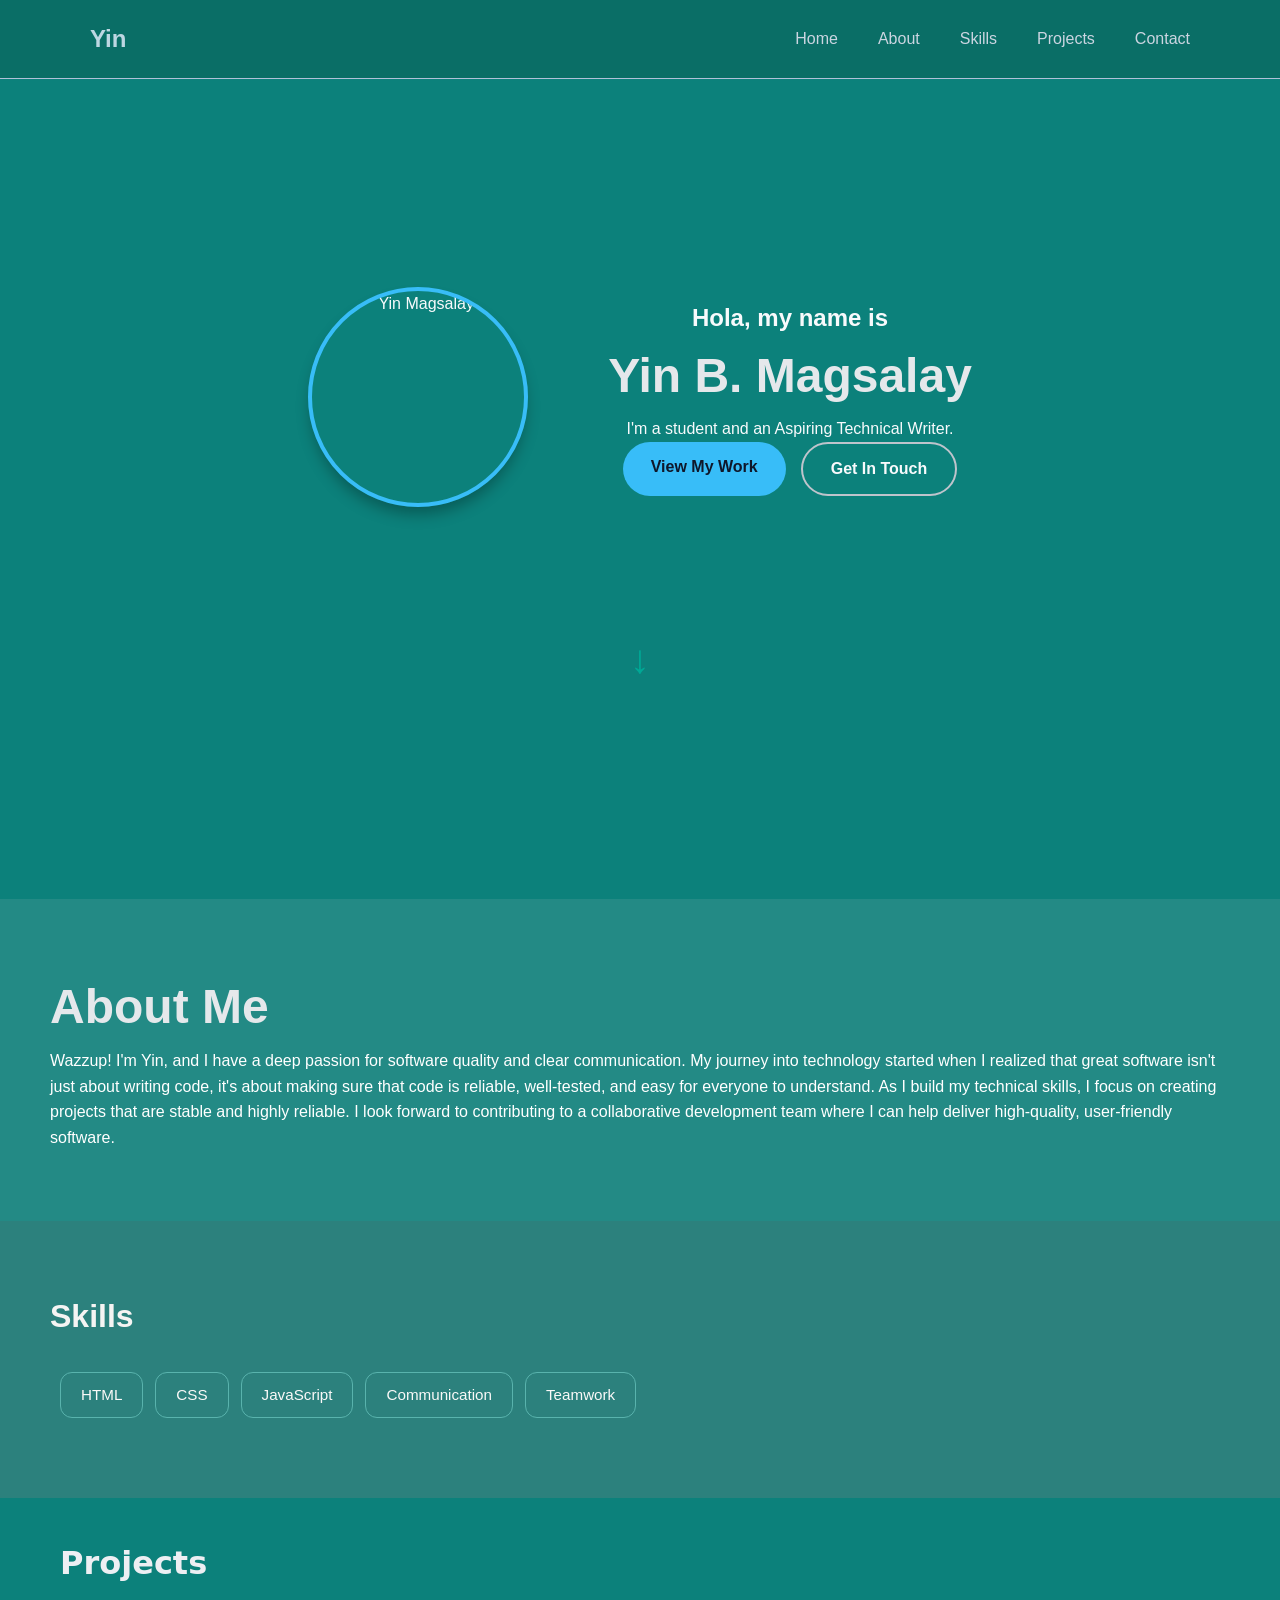
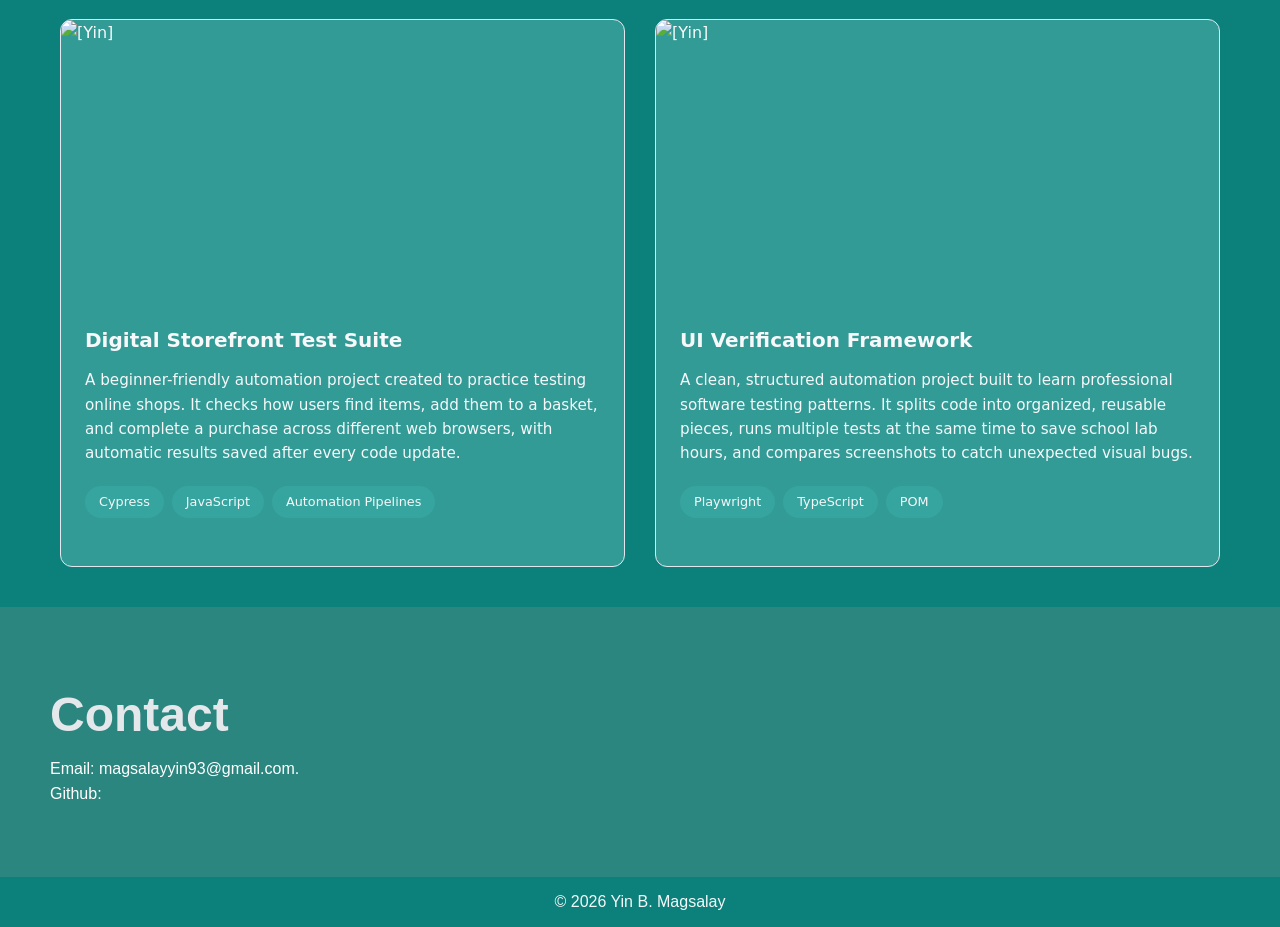
==== index.html @ 34a00da2 "Add files via upload" ====
<!DOCTYPE html>
<html lang="en">
<head>
    <meta charset="UTF-8">
    <meta name="viewport" content="width=device-width, initial-scale=1.0">
    <title>Yin Magsalay | Portfolio</title>
    <link rel="stylesheet" href="style.css">
</head>
<body id="top">

    <header class="hero">
        <nav class="nav container">
            <div class="logo" href="#">Yin</div>
            <ul class="links">
                <a href="#home">Home</a>
                <a href="#about">About</a>
                <a href="#skills">Skills</a>
                <a href="#projects">Projects</a>
                <a href="#contact">Contact</a>  
            </div>             
        </nav>
    </header>

    <main class="hero-content container">
        
        <section id="about" class="about-section">
            <div class="container">
                <img src="yinpic.jfif" alt="Yin Magsalay">
            <div class="container"></div>
        
            <div class="About">
              <h1>Hola, my name is </h1>
                <h2>Yin B. Magsalay</h2>
                <p>I'm a student and an Aspiring Technical Writer.</p>
                
                <div class="cta-buttons">
                    <a href="#projects" class="btn btn-primary">View My Work</a>
                    <a href="#contact" class="btn btn-secondary">Get In Touch</a>
                </div>
            </div>
        </section>
            <div class="scroll-down">
                <a href="#about" aria-label="Scroll-down">
                  <div class="arrow-container">
                    <div class="bouncing-arrow">&#8595;</div>
                </a>
                    </div>
                </div>
            </a>
        </div>
    </main>
        <!--===== Main Navigation =====-->
        <main>
            <section id="About-Me" class="section-container">
        <div class="about-main">
            <section class="bio-card">
                <h2>About Me</h2>
                <p>Wazzup! I'm Yin, and I have a deep passion for software quality and clear communication. My journey into technology started when I realized that great software isn't just about writing code, it's about making sure that code is reliable, well-tested, and easy for everyone to understand.
                    As I build my technical skills, I focus on creating projects that are stable and highly reliable. I look forward to contributing to a collaborative development team where I can help deliver high-quality, user-friendly software.
                </p>
        <div>
            </section>
        </main>

        <section class="skills-section">
         <h2 class="skills-title">Skills</h2>
     <ul class="skills-list">
          <li class="skill-tag">HTML</li>
        <li class="skill-tag">CSS</li>
        <li class="skill-tag">JavaScript</li>
        <li class="skill-tag">Communication</li>
        <li class="skill-tag">Teamwork</li>
     </ul>
    </section>
    <section class="projects">
  <h2 class="section-title">Projects</h2>
  
  <div class="projects-grid">
    
    <article class="project-card">
      <div class="image-wrapper">
        <img src="pic1.jfif" alt="[Yin]">
      </div>
      <div class="project-content">
        <h3>Digital Storefront Test Suite</h3>
        <p>A beginner-friendly automation project created to practice testing online shops. It checks how users find items, add them to a basket, and complete a purchase across different web browsers, with automatic results saved after every code update.</p>
        <div class="tags">
          <span class="tag">Cypress</span>
          <span class="tag">JavaScript</span>
          <span class="tag">Automation Pipelines</span>
        </div>
      </div>
    </article>

    <article class="project-card">
      <div class="image-wrapper">
        <img src="pic2.jfif" alt="[Yin]">
      </div>
      <div class="project-content">
        <h3>UI Verification Framework</h3>
        <p>A clean, structured automation project built to learn professional software testing patterns. It splits code into organized, reusable pieces, runs multiple tests at the same time to save school lab hours, and compares screenshots to catch unexpected visual bugs.</p>
        <div class="tags">
          <span class="tag">Playwright</span>
          <span class="tag">TypeScript</span>
          <span class="tag">POM</span>
        </div>
      </div>
    </article>
  </div>
</section>
<main>
            <section id="Contact" class="contact">
        <div class="contact-main">
            <section class="bio-card">
                <h2>Contact</h2>
                <p>Email: magsalayyin93@gmail.com.</p>
                <p>Github: </p>
        <div>
            </section>
        </main>

<footer>
    <p>&copy; 2026 Yin B. Magsalay</p>
</footer>
</body>
</html>
---- style.css ----
* {
    margin: 0;
    padding: 0;
    box-sizing: border-box;
}

body {
    font-family: 'Segoe UI', Tahoma, Geneva, Verdana, sans-serif;
    background-color: #0c817b;
    color: #f8fafc;
    line-height: 1.6;
    overflow-x: hidden;
}

.container {
    max-width: 1100px;
    margin: 0 auto;
    padding: 0 20px;
}

.hero {
    background-color: #0a6e66;
    border-bottom: 1px solid #b1c1d8;
    position: sticky;
    top: 0;
    z-index: 1000;
}

.nav {
    display: flex;
    justify-content: space-between;
    align-items: center;
    padding: 20px 0;
}

.nav .logo {
    font-size: 1.5rem;
    font-weight: bold;
    color: #bdd7e2;
    text-decoration: none;
}

.nav .links a {
    color: #cbd5e1;
    text-decoration: none;
    margin-left: 20px;
    font-weight: 500;
    transition: color 0.3s ease;
}

.nav .links a:hover {
    color: #98c6da;
}

.hero-content {
    display: flex;
    flex-direction: column;
    align-items: center;
    padding: 80px 0;
    min-height: calc(100vh - 80px);
    justify-content: center;
}

.about-section {
    display: flex;
    align-items: center;
    justify-content: center;
    gap: 50px;
    text-align: left;
    width: 100%;
    margin-bottom: 40px;
    float: left;
    margin: right;
}
.container {
    display: flex;
    align-items: center;
    gap: 20px;
}
.container img {
    max-width: 300px;
    height: auto;

}
.about-section img {
    width: 220px;
    height: 220px;
    border-radius: 50%;
    border: 4px solid #38bdf8;
    object-fit: cover;
    box-shadow: 0 10px 15px -3px rgba(0, 0, 0, 0.3);
    flex-shrink: 0;
    
}

.about-text {
    max-width: 550px;
}
.about-text h1,h2 {
    font-size: 3rem;
    margin-bottom: 2px;
    color: #e5e8eb;
}

.about-text p {
    color: #f6f7fa;
    font-size: 1.2rem;
    margin-bottom: 25px;
}

.cta-buttons {
    display: flex;
    gap: 15px;
}

.btn {
    display: inline-block;
    padding: 12px 28px;
    font-weight: 600;
    text-decoration: none;
    border-radius: 30px;
    transition: transform 0.2s ease, background-color 0.3s ease;
}

.btn:hover {
    transform: translateY(-2px);
}

.btn-primary {
    background-color: #38bdf8;
    color: #0f172a;
}

.btn-primary:hover {
    background-color: #0ea5e9;
}

.btn-secondary {
    border: 2px solid #bfc4cc;
    color: #f8fafc;
}

.btn-secondary:hover {
    background-color: #b1b9c4;
}
.scroll-down {
    margin-top: 40px;
}
a {
    text-decoration: none;
}
.arrow-container {
  display: flex;
  justify-content: center;
  align-items: center;
  margin-top: 20px;
}

.bouncing-arrow {
  font-size: 40px;
  color: #00a896; 
  animation: bounce 2s infinite;
}

@keyframes bounce {
  0%, 20%, 50%, 80%, 100% {
    transform: translateY(0);
  }
  40% {
    transform: translateY(-10px);
  }
  60% {
    transform: translateY(-5px);
  }
}

.about-section {
    flex-direction: column;
        text-align: center;
        gap: 30px;
}
    
    .cta-buttons {
        justify-content: center;
    }
    .scroll-down {
        position: relative;
        bottom: auto;
        margin-top: 40px;
    }
.section-container{
        background-color:#238a85;
        color: white;
        box-sizing: border-box;
        padding: 70px 50px;

        display: flex;
        flex-direction: column;
        justify-content: center;
        align-items: center;

}
.content {
        width: 100%;
        max-width: 800px;
        text-align: center;
        margin: 0 auto;
}
.skills-section {
  background-color: #2c817d; 
  font-family: sans-serif;
  box-sizing: border-box;
  padding: 70px 50px;

}


.skills-title {
  color: #f5f4f3; 
  font-size: 2rem;
  margin-bottom: 20px;
}

.skills-list {
  list-style: none;
  padding: 10px;
  margin: 10;
  display: flex;
  flex-wrap: wrap; 
  gap: 12px;       
}

.skill-tag {
  color: #faf9f8;
  border: 1px solid #59b3ad; 
  border-radius: 12px;       
  padding: 10px 20px;        
  font-size: 0.95rem;
  font-weight: 500;
  background-color: transparent;
}
.projects {
  max-width: 1200px;
  margin: 0 auto;
  padding: 40px 20px;
  font-family: 'Inter', system-ui, -apple-system, sans-serif;
}

.section-title {
  font-size: 2rem;
  color: #edeff3;
  margin-bottom: 30px;
  position: relative;
}
.projects-grid {
  display: grid;
  grid-template-columns: repeat(2, 1fr);
  gap: 30px;
}

.project-card {
  background: #329b96;
  border: 1px solid #e2e8f0;
  border-radius: 12px;
  overflow: hidden;
  display: flex;
  flex-direction: column;
}
.image-wrapper {
  width: 100%;
  height: 280px;
}

.image-wrapper img {
  width: 100%;
  height: 100%;
  object-fit: cover;
}


.project-content {
  padding: 24px;
  display: flex;
  flex-direction: column;
  flex-grow: 1;
}

.project-content h3 {
  font-size: 1.25rem;
  color: #f7f8fa;
  margin: 0 0 12px 0;
}

.project-content p {
  font-size: 0.95rem;
  color: #f6f8fa;
  line-height: 1.6;
  margin: 0 0 20px 0;
  flex-grow: 1; 
}


.tags {
  display: flex;
  flex-wrap: wrap;
  gap: 8px;
  margin-bottom: 24px;
}

.tag {
  background-color: #37a59f;
  color: #f5f7f8;
  padding: 6px 14px;
  border-radius: 20px;
  font-size: 0.8rem;
  font-weight: 500;
}

.links {
  display: flex;
  gap: 20px;
}

.links .link {
  color: #319795;
  text-decoration: none;
  font-size: 0.9rem;
  font-weight: 500;
}

.links .link:hover {
  text-decoration: underline;
}

@media (max-width: 768px) {
  .projects-grid {
    grid-template-columns: 1fr;
  }
}
.skills-section {
  background-color: #2c817d; 
  font-family: sans-serif;
  box-sizing: border-box;
  padding: 70px 50px;

}
.contact{
  background-color:#2b867f;
  color: white;
  box-sizing: border-box;
  padding: 70px 50px;

  display: flex;
  flex-direction: column;
  justify-content: center;
  align-items: left;

}
.content {
  width: 100%;
  max-width: 800px;
  text-align: center;
  margin: 0 auto;
}
footer {
  text-align: center;
  padding: 12px;
  color: #f4f8f8;
    
}
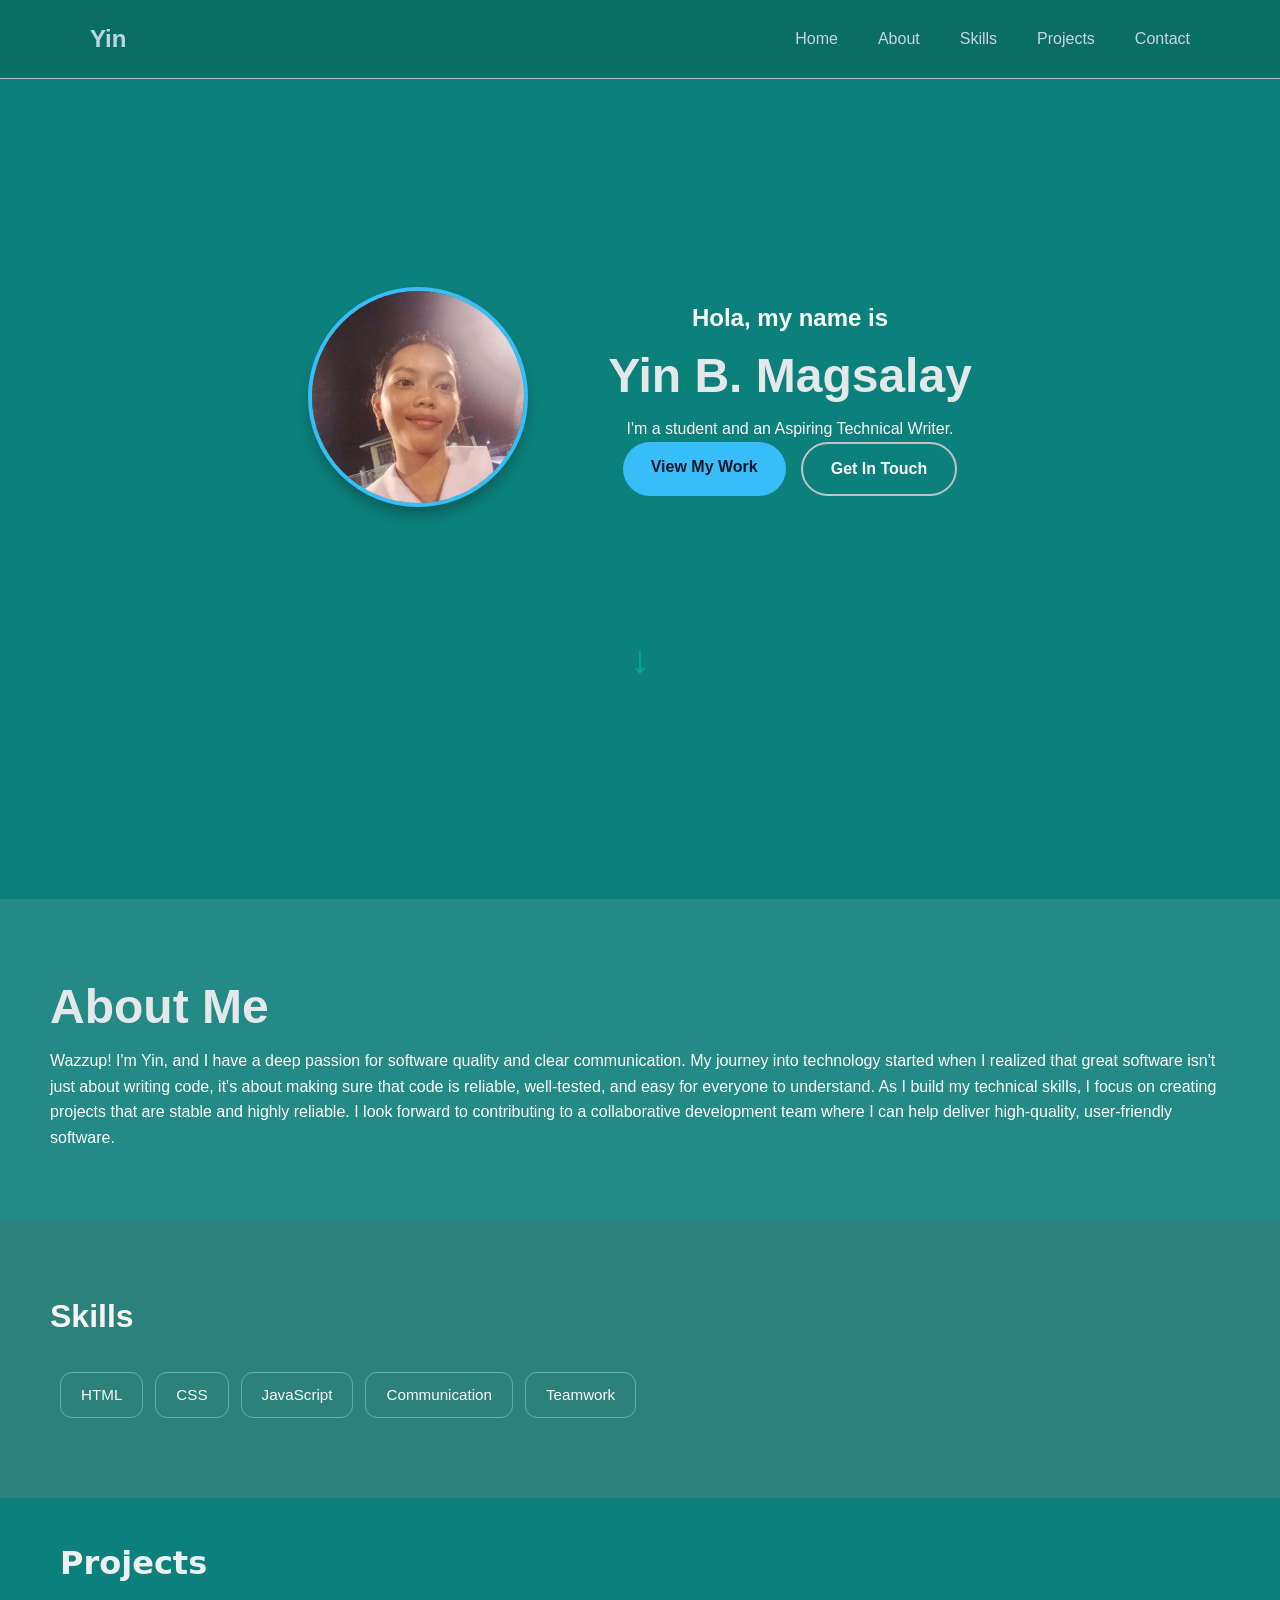
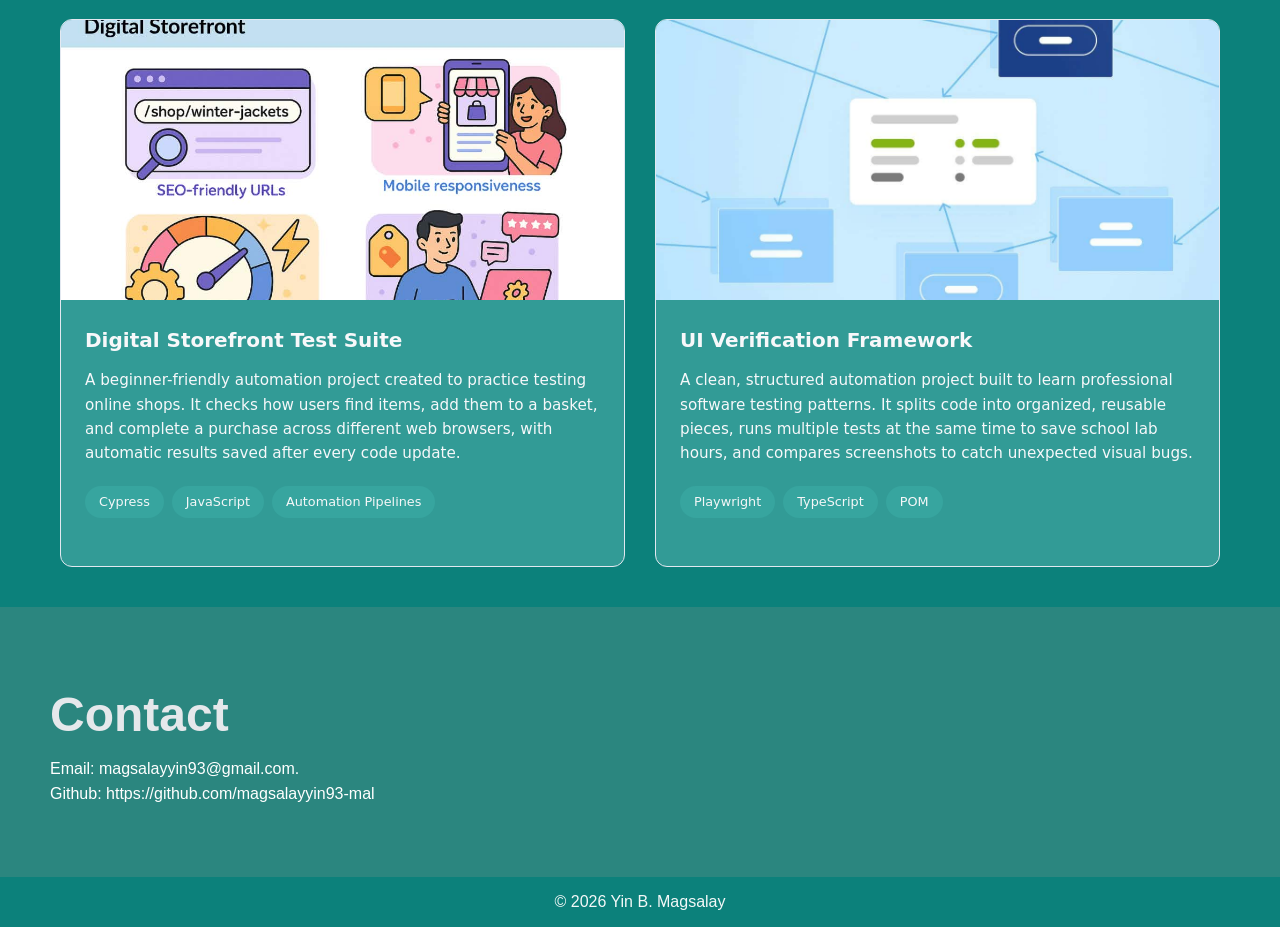
==== commit 2cbd719c: "Add files via upload" ====
--- a/index.html
+++ b/index.html
@@ -114,7 +114,7 @@
             <section class="bio-card">
                 <h2>Contact</h2>
                 <p>Email: magsalayyin93@gmail.com.</p>
-                <p>Github: </p>
+                <p>Github: https://github.com/magsalayyin93-mal </p>
         <div>
             </section>
         </main>
--- a/style.css
+++ b/style.css
@@ -365,6 +365,5 @@
 footer {
   text-align: center;
   padding: 12px;
-  color: #f4f8f8;
-    
+  color: #f4f8f8;   
 }
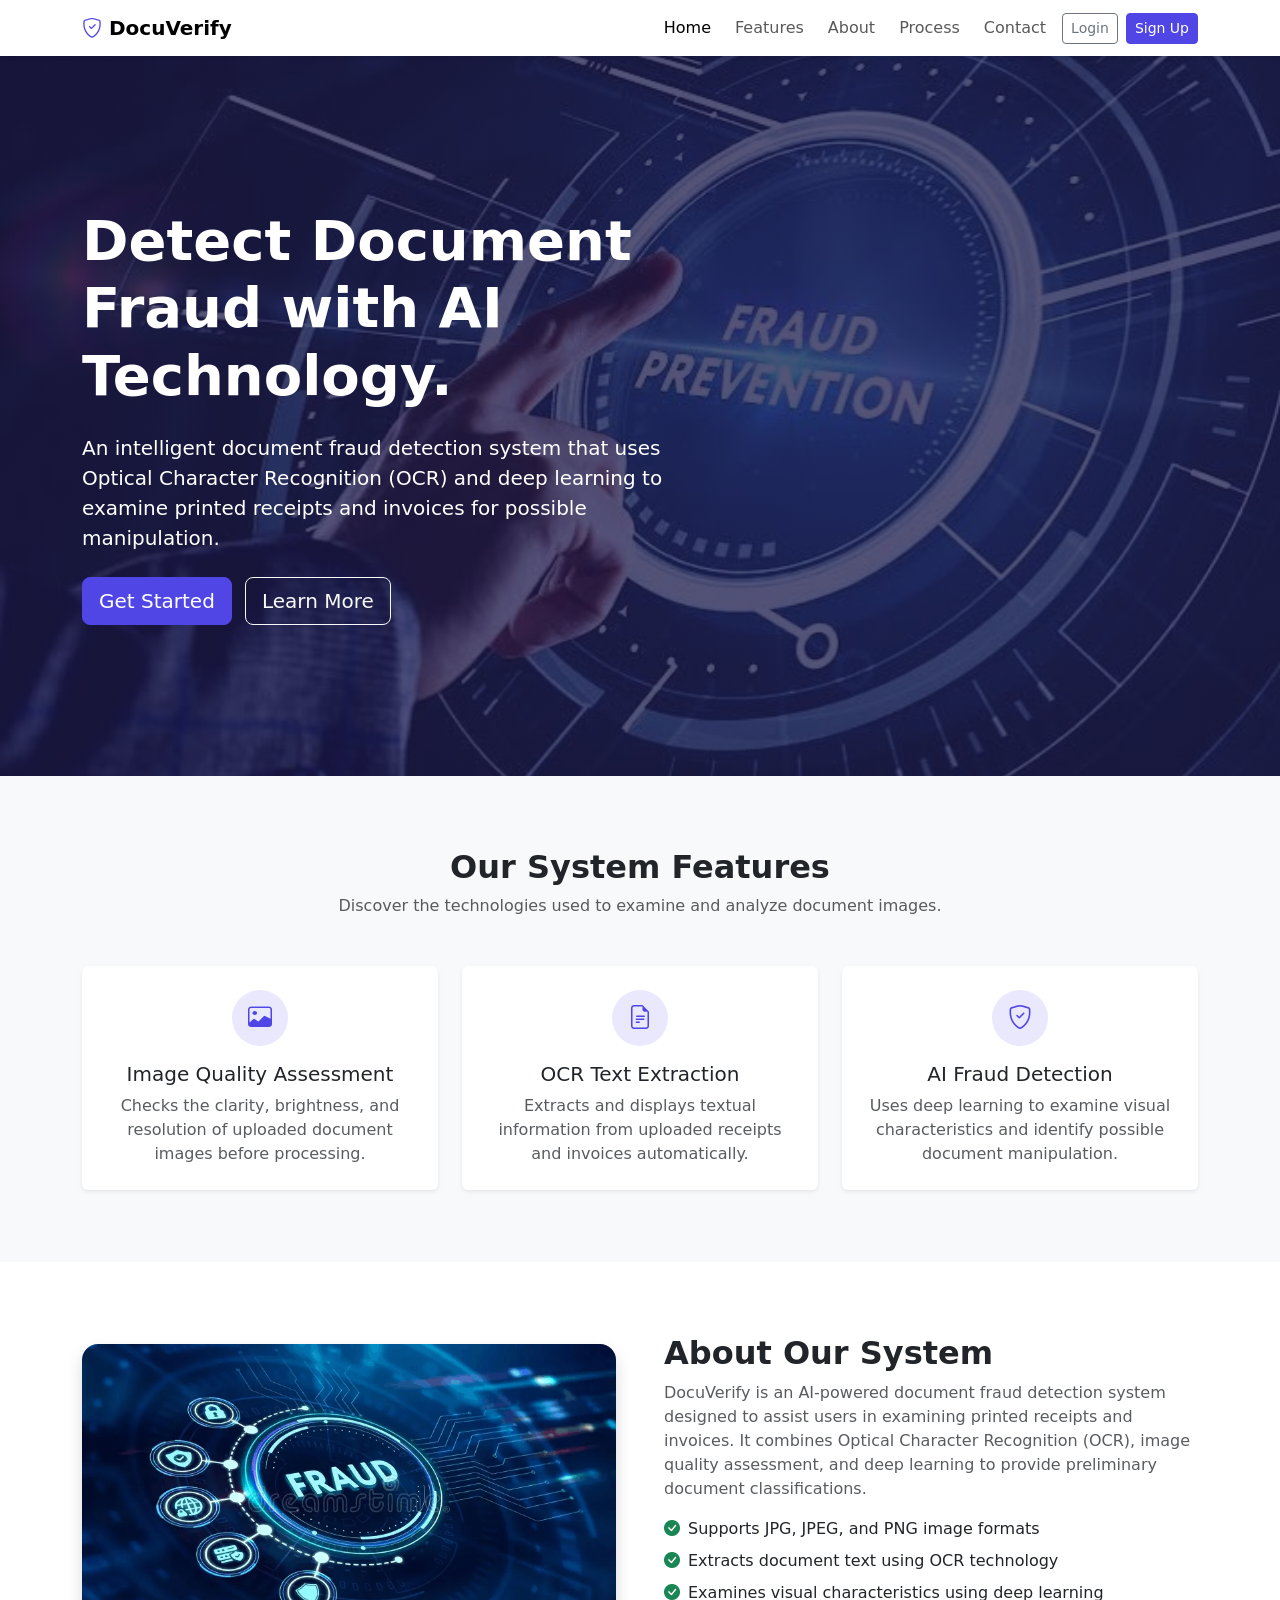
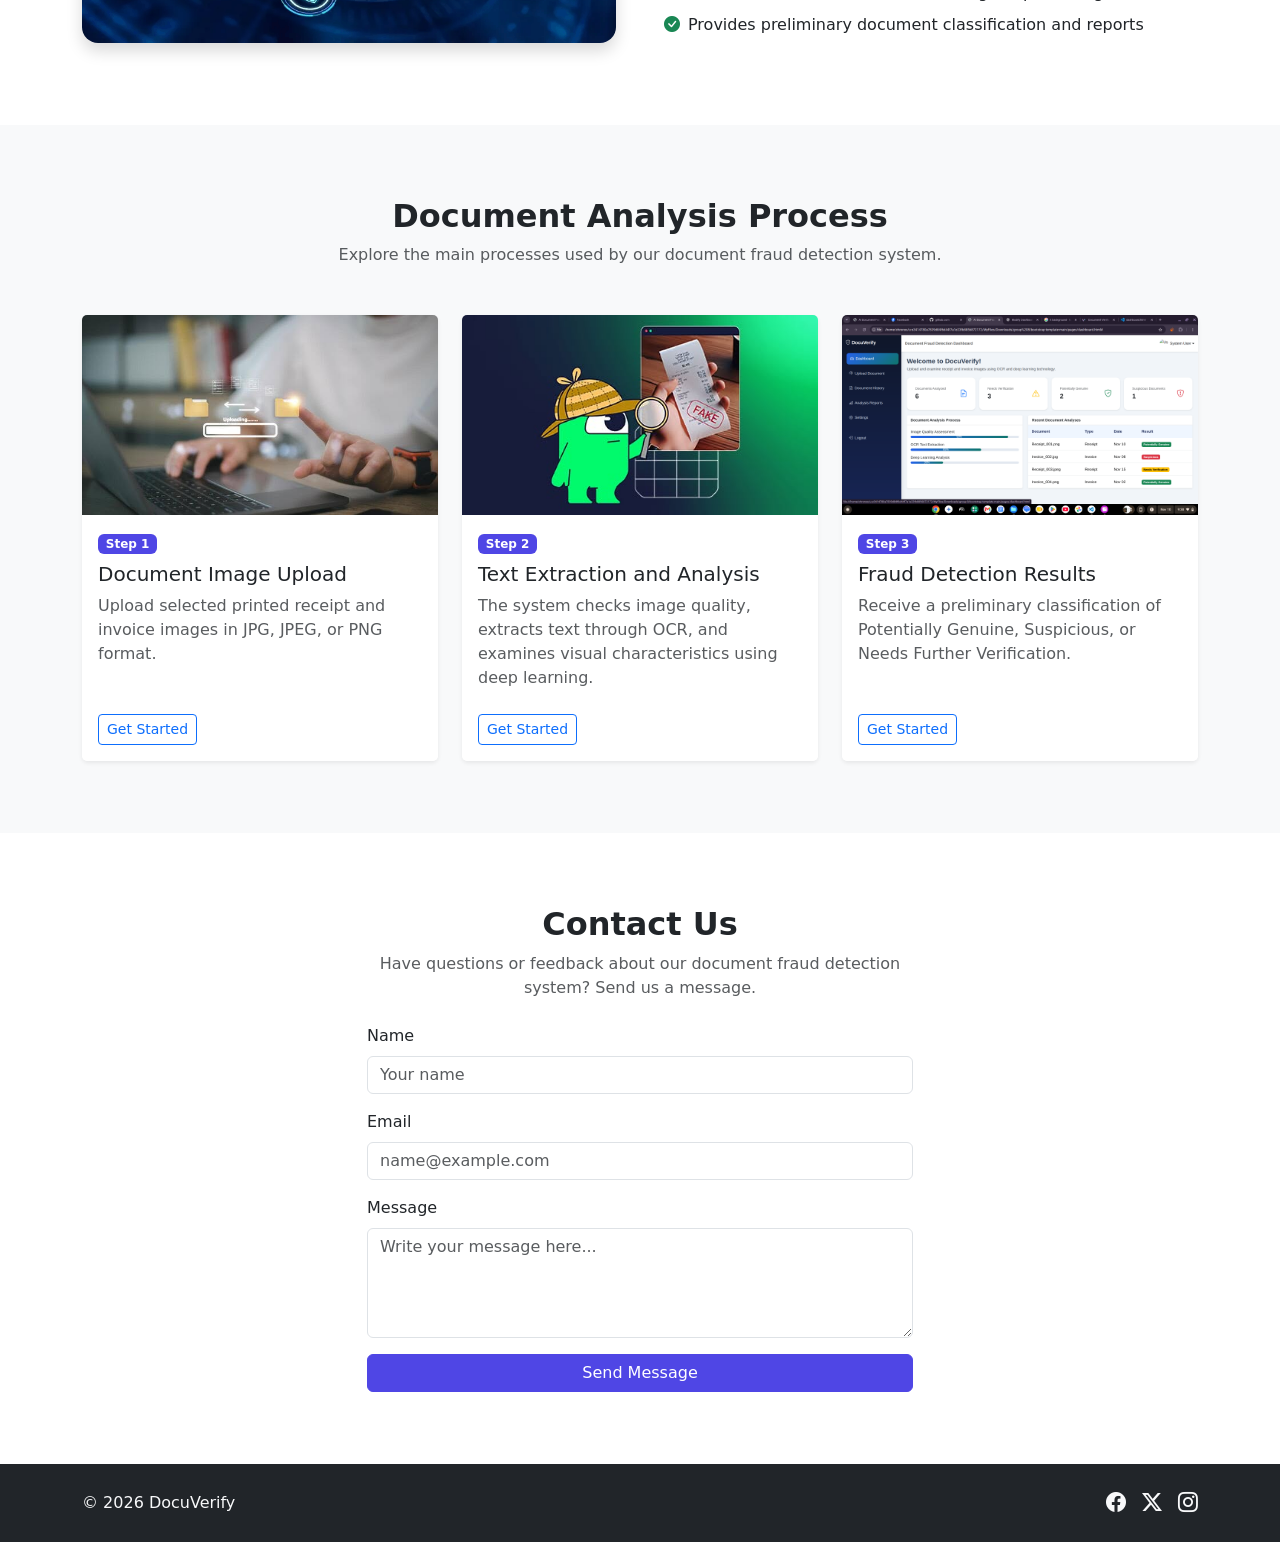
==== commit a2aeb00a: "Add files via upload" ====
--- a/index.html
+++ b/index.html
@@ -1,126 +1,180 @@
-<!DOCTYPE html>
-<html lang="en">
-<head>
-    <meta charset="UTF-8">
-    <meta name="viewport" content="width=device-width, initial-scale=1.0">
-    <title>Yin Magsalay | Portfolio</title>
-    <link rel="stylesheet" href="style.css">
-</head>
-<body id="top">
-
-    <header class="hero">
-        <nav class="nav container">
-            <div class="logo" href="#">Yin</div>
-            <ul class="links">
-                <a href="#home">Home</a>
-                <a href="#about">About</a>
-                <a href="#skills">Skills</a>
-                <a href="#projects">Projects</a>
-                <a href="#contact">Contact</a>  
-            </div>             
-        </nav>
-    </header>
-
-    <main class="hero-content container">
-        
-        <section id="about" class="about-section">
-            <div class="container">
-                <img src="yinpic.jfif" alt="Yin Magsalay">
-            <div class="container"></div>
-        
-            <div class="About">
-              <h1>Hola, my name is </h1>
-                <h2>Yin B. Magsalay</h2>
-                <p>I'm a student and an Aspiring Technical Writer.</p>
-                
-                <div class="cta-buttons">
-                    <a href="#projects" class="btn btn-primary">View My Work</a>
-                    <a href="#contact" class="btn btn-secondary">Get In Touch</a>
-                </div>
-            </div>
-        </section>
-            <div class="scroll-down">
-                <a href="#about" aria-label="Scroll-down">
-                  <div class="arrow-container">
-                    <div class="bouncing-arrow">&#8595;</div>
-                </a>
-                    </div>
-                </div>
-            </a>
-        </div>
-    </main>
-        <!--===== Main Navigation =====-->
-        <main>
-            <section id="About-Me" class="section-container">
-        <div class="about-main">
-            <section class="bio-card">
-                <h2>About Me</h2>
-                <p>Wazzup! I'm Yin, and I have a deep passion for software quality and clear communication. My journey into technology started when I realized that great software isn't just about writing code, it's about making sure that code is reliable, well-tested, and easy for everyone to understand.
-                    As I build my technical skills, I focus on creating projects that are stable and highly reliable. I look forward to contributing to a collaborative development team where I can help deliver high-quality, user-friendly software.
-                </p>
-        <div>
-            </section>
-        </main>
-
-        <section class="skills-section">
-         <h2 class="skills-title">Skills</h2>
-     <ul class="skills-list">
-          <li class="skill-tag">HTML</li>
-        <li class="skill-tag">CSS</li>
-        <li class="skill-tag">JavaScript</li>
-        <li class="skill-tag">Communication</li>
-        <li class="skill-tag">Teamwork</li>
-     </ul>
-    </section>
-    <section class="projects">
-  <h2 class="section-title">Projects</h2>
-  
-  <div class="projects-grid">
-    
-    <article class="project-card">
-      <div class="image-wrapper">
-        <img src="pic1.jfif" alt="[Yin]">
-      </div>
-      <div class="project-content">
-        <h3>Digital Storefront Test Suite</h3>
-        <p>A beginner-friendly automation project created to practice testing online shops. It checks how users find items, add them to a basket, and complete a purchase across different web browsers, with automatic results saved after every code update.</p>
-        <div class="tags">
-          <span class="tag">Cypress</span>
-          <span class="tag">JavaScript</span>
-          <span class="tag">Automation Pipelines</span>
-        </div>
-      </div>
-    </article>
-
-    <article class="project-card">
-      <div class="image-wrapper">
-        <img src="pic2.jfif" alt="[Yin]">
-      </div>
-      <div class="project-content">
-        <h3>UI Verification Framework</h3>
-        <p>A clean, structured automation project built to learn professional software testing patterns. It splits code into organized, reusable pieces, runs multiple tests at the same time to save school lab hours, and compares screenshots to catch unexpected visual bugs.</p>
-        <div class="tags">
-          <span class="tag">Playwright</span>
-          <span class="tag">TypeScript</span>
-          <span class="tag">POM</span>
-        </div>
-      </div>
-    </article>
-  </div>
-</section>
-<main>
-            <section id="Contact" class="contact">
-        <div class="contact-main">
-            <section class="bio-card">
-                <h2>Contact</h2>
-                <p>Email: magsalayyin93@gmail.com.</p>
-                <p>Github: https://github.com/magsalayyin93-mal </p>
-        <div>
-            </section>
-        </main>
-
-<footer>
-    <p>&copy; 2026 Yin B. Magsalay</p>
-</footer>
-</body>
-</html>+﻿<!DOCTYPE html>
+<html lang="en">
+<head>
+  <meta charset="UTF-8">
+  <meta name="viewport" content="width=device-width, initial-scale=1">
+  <title>DocuVerify | Home</title>
+  <link rel="icon" type="image/svg+xml" href="assets/images/logo.jpg">
+  <link href="assets/css/bootstrap.min.css" rel="stylesheet">
+  <link href="assets/css/bootstrap-icons.min.css" rel="stylesheet">
+  <link href="assets/css/style.css" rel="stylesheet">
+</head>
+<body>
+
+  <!-- Navbar -->
+  <nav class="navbar navbar-expand-lg bg-white shadow-sm sticky-top">
+    <div class="container">
+      <a class="navbar-brand fw-bold" href="index.html"><i class="bi bi-shield-check"></i> DocuVerify</a>
+      <button class="navbar-toggler" type="button" data-bs-toggle="collapse" data-bs-target="#mainNav" aria-controls="mainNav" aria-expanded="false" aria-label="Toggle navigation">
+        <span class="navbar-toggler-icon"></span>
+      </button>
+      <div class="collapse navbar-collapse" id="mainNav">
+        <ul class="navbar-nav ms-auto align-items-lg-center gap-lg-2">
+          <li class="nav-item"><a class="nav-link active" href="index.html">Home</a></li>
+          <li class="nav-item"><a class="nav-link" href="#features">Features</a></li>
+          <li class="nav-item"><a class="nav-link" href="#about">About</a></li>
+          <li class="nav-item"><a class="nav-link" href="#process">Process</a></li>
+          <li class="nav-item"><a class="nav-link" href="#contact">Contact</a></li>
+          <li class="nav-item"><a class="btn btn-outline-secondary btn-sm" href="pages/login.html">Login</a></li>
+          <li class="nav-item"><a class="btn btn-brand btn-sm" href="pages/signup.html">Sign Up</a></li>
+        </ul>
+      </div>
+    </div>
+  </nav>
+
+  <!-- Hero -->
+  <header class="hero">
+    <div class="container text-center text-lg-start">
+      <div class="row">
+        <div class="col-lg-7">
+          <h1 class="display-4 fw-bold">Detect Document Fraud with AI Technology.</h1>
+          <p class="lead my-4">An intelligent document fraud detection system that uses Optical Character Recognition (OCR) and deep learning to examine printed receipts and invoices for possible manipulation.</p>
+          <a href="pages/signup.html" class="btn btn-brand btn-lg me-2">Get Started</a>
+          <a href="#features" class="btn btn-outline-light btn-lg">Learn More</a>
+        </div>
+      </div>
+    </div>
+  </header>
+
+  <!-- Features -->
+  <section id="features" class="py-5">
+    <div class="container py-4">
+      <div class="text-center mb-5">
+        <h2 class="fw-bold">Our System Features</h2>
+        <p class="text-muted">Discover the technologies used to examine and analyze document images.</p>
+      </div>
+      <div class="row g-4">
+        <div class="col-md-4">
+          <div class="card h-100 border-0 shadow-sm card-hover text-center p-4">
+            <span class="feature-icon mx-auto mb-3"><i class="bi bi-image"></i></span>
+            <h5>Image Quality Assessment</h5>
+            <p class="text-muted mb-0">Checks the clarity, brightness, and resolution of uploaded document images before processing.</p>
+          </div>
+        </div>
+        <div class="col-md-4">
+          <div class="card h-100 border-0 shadow-sm card-hover text-center p-4">
+            <span class="feature-icon mx-auto mb-3"><i class="bi bi-file-earmark-text"></i></span>
+            <h5>OCR Text Extraction</h5>
+            <p class="text-muted mb-0">Extracts and displays textual information from uploaded receipts and invoices automatically.</p>
+          </div>
+        </div>
+        <div class="col-md-4">
+          <div class="card h-100 border-0 shadow-sm card-hover text-center p-4">
+            <span class="feature-icon mx-auto mb-3"><i class="bi bi-shield-check"></i></span>
+            <h5>AI Fraud Detection</h5>
+            <p class="text-muted mb-0">Uses deep learning to examine visual characteristics and identify possible document manipulation.</p>
+          </div>
+        </div>
+      </div>
+    </div>
+  </section>
+
+  <!-- About -->
+  <section id="about" class="py-5 bg-white">
+    <div class="container py-4">
+      <div class="row align-items-center g-5">
+        <div class="col-lg-6">
+          <img src="assets/images/about.gif" class="img-fluid rounded-4 shadow" alt="Document Fraud Detection System">
+        </div>
+        <div class="col-lg-6">
+          <h2 class="fw-bold">About Our System</h2>
+          <p class="text-muted">DocuVerify is an AI-powered document fraud detection system designed to assist users in examining printed receipts and invoices. It combines Optical Character Recognition (OCR), image quality assessment, and deep learning to provide preliminary document classifications.</p>
+          <ul class="list-unstyled">
+            <li class="mb-2"><i class="bi bi-check-circle-fill text-success me-2"></i>Supports JPG, JPEG, and PNG image formats</li>
+            <li class="mb-2"><i class="bi bi-check-circle-fill text-success me-2"></i>Extracts document text using OCR technology</li>
+            <li class="mb-2"><i class="bi bi-check-circle-fill text-success me-2"></i>Examines visual characteristics using deep learning</li>
+            <li class="mb-2"><i class="bi bi-check-circle-fill text-success me-2"></i>Provides preliminary document classification and reports</li>
+          </ul>
+        </div>
+      </div>
+    </div>
+  </section>
+
+  <!-- Document Analysis Process (Courses section replaced with process steps) -->
+  <section id="process" class="py-5">
+    <div class="container py-4">
+      <div class="text-center mb-5">
+        <h2 class="fw-bold">Document Analysis Process</h2>
+        <p class="text-muted">Explore the main processes used by our document fraud detection system.</p>
+      </div>
+      <div class="row g-4">
+        <div class="col-md-6 col-lg-4">
+          <div class="card h-100 border-0 shadow-sm card-hover">
+            <img src="assets/images/upload.jpg" class="card-img-top" alt="Document Image Upload">
+            <div class="card-body">
+              <span class="badge bg-brand mb-2">Step 1</span>
+              <h5 class="card-title">Document Image Upload</h5>
+              <p class="card-text text-muted">Upload selected printed receipt and invoice images in JPG, JPEG, or PNG format.</p>
+            </div>
+            <div class="card-footer bg-white border-0 pb-3"><a href="pages/signup.html" class="btn btn-outline-primary btn-sm">Get Started</a></div>
+          </div>
+        </div>
+        <div class="col-md-6 col-lg-4">
+          <div class="card h-100 border-0 shadow-sm card-hover">
+            <img src="assets/images/f2.jpg" class="card-img-top" alt="Text Extraction and Analysis">
+            <div class="card-body">
+              <span class="badge bg-brand mb-2">Step 2</span>
+              <h5 class="card-title">Text Extraction and Analysis</h5>
+              <p class="card-text text-muted">The system checks image quality, extracts text through OCR, and examines visual characteristics using deep learning.</p>
+            </div>
+            <div class="card-footer bg-white border-0 pb-3"><a href="pages/signup.html" class="btn btn-outline-primary btn-sm">Get Started</a></div>
+          </div>
+        </div>
+        <div class="col-md-6 col-lg-4">
+          <div class="card h-100 border-0 shadow-sm card-hover">
+            <img src="assets/images/PSN.png" class="card-img-top" alt="Fraud Detection Results">
+            <div class="card-body">
+              <span class="badge bg-brand mb-2">Step 3</span>
+              <h5 class="card-title">Fraud Detection Results</h5>
+              <p class="card-text text-muted">Receive a preliminary classification of Potentially Genuine, Suspicious, or Needs Further Verification.</p>
+            </div>
+            <div class="card-footer bg-white border-0 pb-3"><a href="pages/signup.html" class="btn btn-outline-primary btn-sm">Get Started</a></div>
+          </div>
+        </div>
+      </div>
+    </div>
+  </section>
+
+  <!-- Contact -->
+  <section id="contact" class="py-5 bg-white">
+    <div class="container py-4">
+      <div class="row justify-content-center">
+        <div class="col-lg-6">
+          <h2 class="fw-bold text-center mb-2">Contact Us</h2>
+          <p class="text-center text-muted mb-4">Have questions or feedback about our document fraud detection system? Send us a message.</p>
+          <form action="https://formspree.io/f/xvkaowlp" method="POST">
+            <div class="mb-3"><label class="form-label" for="cname">Name</label><input type="text" id="cname" name="name" class="form-control" placeholder="Your name" required></div>
+            <div class="mb-3"><label class="form-label" for="cemail">Email</label><input type="email" id="cemail" name="email" class="form-control" placeholder="name@example.com" required></div>
+            <div class="mb-3"><label class="form-label" for="cmsg">Message</label><textarea id="cmsg" name="message" class="form-control" rows="4" placeholder="Write your message here..." required></textarea></div>
+            <button type="submit" class="btn btn-brand w-100">Send Message</button>
+          </form>
+        </div>
+      </div>
+    </div>
+  </section>
+
+  <!-- Footer -->
+  <footer class="bg-dark text-light py-4">
+    <div class="container d-flex flex-column flex-md-row justify-content-between align-items-center gap-2">
+      <span>&copy; 2026 DocuVerify</span>
+      <div class="d-flex gap-3 fs-5">
+        <a href="#" class="text-light" aria-label="Facebook"><i class="bi bi-facebook"></i></a>
+        <a href="#" class="text-light" aria-label="Twitter"><i class="bi bi-twitter-x"></i></a>
+        <a href="#" class="text-light" aria-label="Instagram"><i class="bi bi-instagram"></i></a>
+      </div>
+    </div>
+  </footer>
+
+  <script src="assets/js/bootstrap.bundle.min.js"></script>
+</body>
+</html>
--- a/assets/css/style.css
+++ b/assets/css/style.css
@@ -0,0 +1,123 @@
+
+:root {
+  --brand: #4f46e5;
+  --brand-dark: #3730a3;
+}
+
+body { 
+  background-color: #f8f9fa; 
+}
+
+.btn-brand { background: var(--brand); border-color: var(--brand); color: #fff; }
+.btn-brand:hover { background: var(--brand-dark); border-color: var(--brand-dark); color: #fff; }
+.text-brand { color: var(--brand); }
+.bg-brand { background: var(--brand); }
+
+.navbar-brand i { color: var(--brand); }
+
+/* Hero */
+.hero {
+  min-height: 80vh;
+  background: linear-gradient(rgba(30, 27, 75, .75), rgba(30, 27, 75, .75)),
+    url("../images/background.jpg") center/cover no-repeat;
+  color: #fff;
+  display: flex;
+  align-items: center;
+}
+
+/* Cards */
+.feature-icon {
+  width: 56px; height: 56px;
+  display: inline-flex; align-items: center; justify-content: center;
+  border-radius: 50%;
+  background: rgba(79, 70, 229, .12);
+  color: var(--brand);
+  font-size: 1.5rem;
+}
+.card-hover { transition: transform .2s, box-shadow .2s; }
+.card-hover:hover { transform: translateY(-6px); box-shadow: 0 .75rem 1.5rem rgba(0, 0, 0, .12); }
+.card-img-top { height: 200px; object-fit: cover; }
+
+/* Auth pages */
+.auth-wrapper { min-height: 100vh; }
+.auth-image {
+  background-size: cover;
+  background-position: center;
+  min-height: 250px;
+}
+.auth-image.login { background-image: linear-gradient(rgba(30,27,75,.55), rgba(30,27,75,.55)), url("../images/login.jpg"); }
+.auth-image.signup { background-image: linear-gradient(rgba(30,27,75,.55), rgba(30,27,75,.55)), url("../images/signup.jpg"); }
+
+/* Dashboard Layout & Sidebar */
+.sidebar { 
+  width: 260px; 
+  min-height: 100vh; 
+  background: #ffffff; 
+  border-right: 1px solid #dee2e6; 
+  position: fixed; 
+  top: 0; 
+  left: 0; 
+  z-index: 100; 
+}
+
+.main-content { 
+  margin-left: 260px; 
+  padding: 2rem; 
+}
+
+.sidebar .nav-link { 
+  color: #4f46e5; 
+  font-weight: 500; 
+  border-radius: 8px; 
+  margin-bottom: 4px; 
+  padding: 10px 15px; 
+}
+
+.sidebar .nav-link:hover, 
+.sidebar .nav-link.active { 
+  background-color: var(--brand); 
+  color: #fff; 
+}
+
+.sidebar .nav-link.active i, 
+.sidebar .nav-link:hover i { 
+  color: #fff !important; 
+}
+
+.stat-card i { font-size: 2rem; }
+
+@media (max-width: 992px) {
+  .sidebar { 
+    width: 100%; 
+    position: relative; 
+    min-height: auto; 
+  }
+  .main-content { 
+    margin-left: 0; 
+    padding: 1rem; 
+  }
+}
+
+footer a { text-decoration: none; }
+
+/* Custom Document Status Badge Colors matching results breakdown */
+.badge.status-gen-green {
+  background-color: #d1e7dd !important;
+  color: #0f5132 !important;
+  border: 1px solid #badbcc;
+  font-weight: 500;
+}
+
+.badge.status-needs-verification {
+  background-color: #fff3cd !important;
+  color: #664d03 !important;
+  border: 1px solid #ffeeba;
+  font-weight: 500;
+}
+
+.badge.status-suspicious-red {
+  background-color: #f8d7da !important;
+  color: #842029 !important;
+  border: 1px solid #f5c2c7;
+  font-weight: 500;
+}
